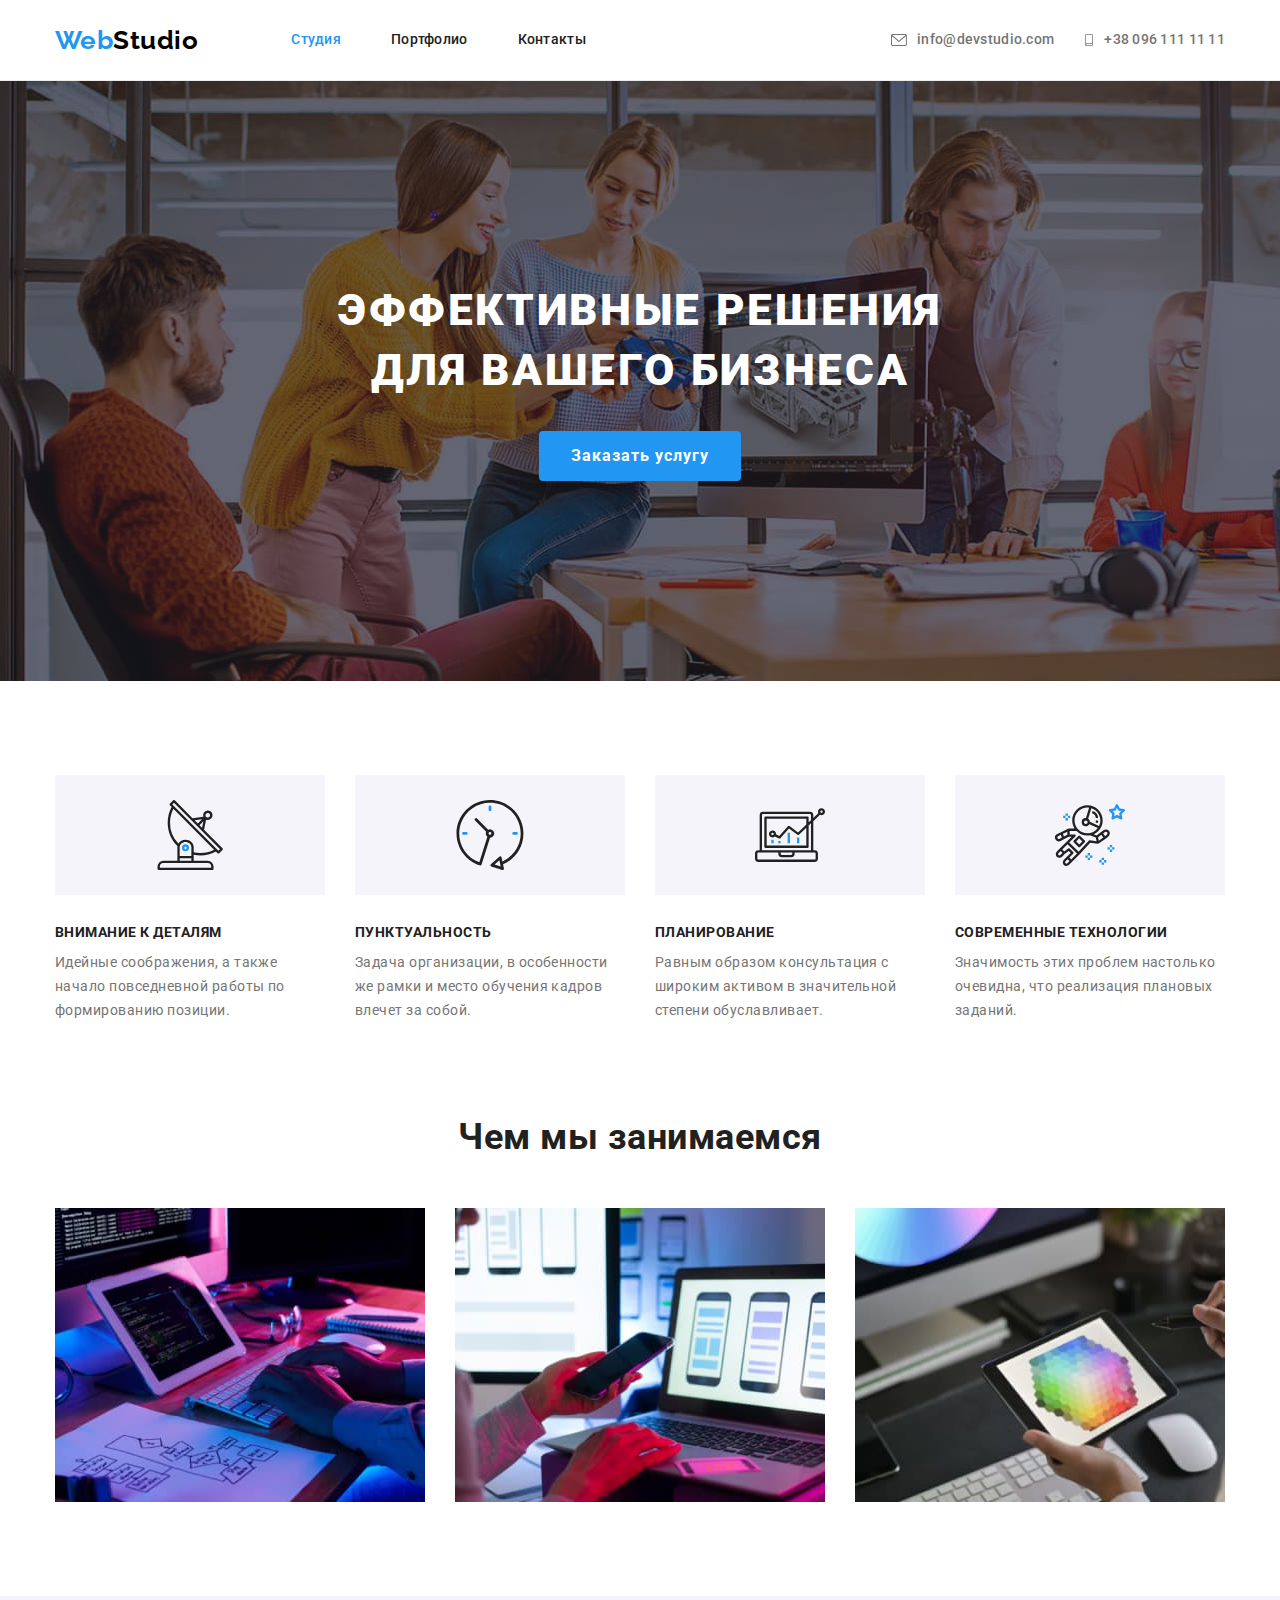
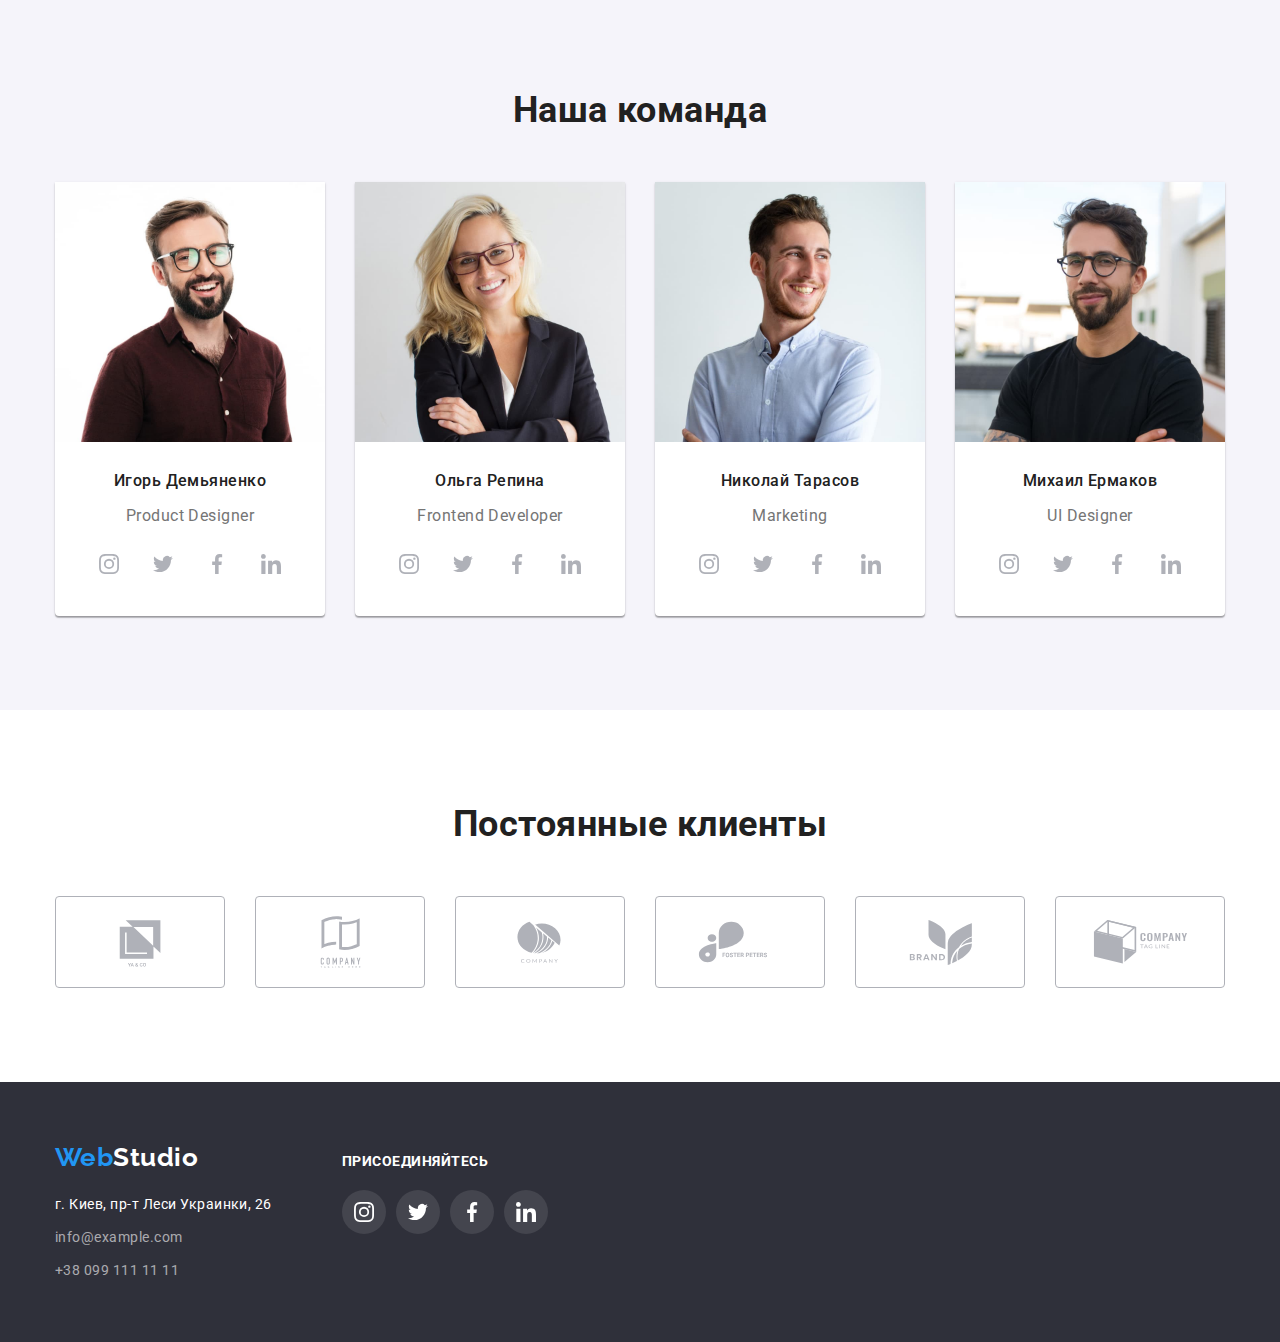
==== index.html @ c9bc90f0 "Add First HW5" ====
<!DOCTYPE html>
<html lang="ru">
  <head>
    <meta charset="UTF-8" />
    <meta http-equiv="X-UA-Compatible" content="IE=edge" />
    <meta name="viewport" content="width=device-width, initial-scale=1.0" />
    <title>Web Studio (Version 2.1)</title>
    <link rel="preconnect" href="https://fonts.googleapis.com" />
    <link rel="preconnect" href="https://fonts.gstatic.com" crossorigin />
    <link
      href="https://fonts.googleapis.com/css2?family=Raleway:wght@700&family=Roboto:wght@400;500;700;900&display=swap"
      rel="stylesheet"
    />
    <link
      rel="stylesheet"
      href="https://cdnjs.cloudflare.com/ajax/libs/modern-normalize/1.1.0/modern-normalize.min.css"
    />
    <link rel="stylesheet" href="./css/styles.css" />
  </head>
  <body>
    <header class="page-header">
      <div class="container main-nav">
        <nav class="main-nav">
          <a href="./index.html" class="logo"><span class="logo-blue">Web</span>Studio</a>
          <ul class="site-nav list">
            <li class="item"><a href="./index.html" class="site-nav-link current">Студия</a></li>
            <li class="item"><a href="./portfolio.html" class="site-nav-link">Портфолио</a></li>
            <li class="item"><a href="#" class="site-nav-link">Контакты</a></li>
          </ul>
        </nav>
        <ul class="nav-contacts list">
          <li class="item">
            <a href="mailto:info@devstudio.com" class="nav-contacts-link"
              ><svg class="header-icon" width="16px" height="12px">
                <use href="./images/icons.svg#mail"></use></svg
              >info@devstudio.com</a
            >
          </li>
          <li class="item">
            <a href="tel:+380961111111" class="nav-contacts-link"
              ><svg class="header-icon" width="10px" height="12px">
                <use href="./images/icons.svg#smartphone"></use></svg
              >+38 096 111 11 11</a
            >
          </li>
        </ul>
      </div>
    </header>
    <main>
      <section class="hero overlay">
        <div class="container">
          <h1 class="hero-title">Эффективные решения для вашего бизнеса</h1>
          <button type="button" class="button primary">Заказать услугу</button>
        </div>
      </section>
      <section class="section-details padding">
        <div class="container">
          <ul class="section-details-info list">
            <li class="item">
              <div class="features-text">
                <svg width="70px" height="70px">
                  <use href="./images/icons.svg#antenna"></use>
                </svg>
              </div>
              <h3 class="title-text">Внимание к деталям</h3>
              <p class="section-details-text">
                Идейные соображения, а также начало повседневной работы по формированию позиции.
              </p>
            </li>
            <li class="item">
              <div class="features-text">
                <svg width="70px" height="70px">
                  <use href="./images/icons.svg#clock"></use>
                </svg>
              </div>
              <h3 class="title-text">Пунктуальность</h3>
              <p class="section-details-text">
                Задача организации, в особенности же рамки и место обучения кадров влечет за собой.
              </p>
            </li>
            <li class="item">
              <div class="features-text">
                <svg width="70px" height="70px">
                  <use href="./images/icons.svg#diagram"></use>
                </svg>
              </div>
              <h3 class="title-text">Планирование</h3>
              <p class="section-details-text">
                Равным образом консультация с широким активом в значительной степени обуславливает.
              </p>
            </li>
            <li class="item">
              <div class="features-text">
                <svg width="70px" height="70px">
                  <use href="./images/icons.svg#astronaut"></use>
                </svg>
              </div>
              <h3 class="title-text">Современные технологии</h3>
              <p class="section-details-text">
                Значимость этих проблем настолько очевидна, что реализация плановых заданий.
              </p>
            </li>
          </ul>
        </div>
      </section>
      <section class="section-photo">
        <div class="container">
          <h2 class="section-photo-title">Чем мы занимаемся</h2>
          <ul class="section-photo-info list">
            <li class="item">
              <img
                src="./images/about-img-1.jpg"
                alt="Человек работает за компьютером"
                width="370"
                height="294"
                class="img"
              />
            </li>
            <li class="item">
              <img
                src="./images/about-img-2.jpg"
                alt="Человек работает используя ноутбук"
                width="370"
                height="294"
                class="img"
              />
            </li>
            <li class="item">
              <img
                src="./images/about-img-3.jpg"
                alt="Человек работает на планшете"
                width="370"
                height="294"
                class="img"
              />
            </li>
          </ul>
        </div>
      </section>
      <section class="section-team padding">
        <div class="container">
          <h2 class="section-team-title">Наша команда</h2>
          <ul class="section-team-info list">
            <li class="item">
              <img
                src="./images/igordemianenko.jpg"
                alt="Игорь Демьяненко"
                width="270"
                height="260"
                class="img"
              />
              <div class="team-all">
                <h3 class="work">Игорь Демьяненко</h3>
                <p class="work-profession">Product Designer</p>
                <ul class="team-links">
                  <li class="list">
                    <a href="#" class="team-icon"
                      ><svg class="use" width="20" height="20">
                        <use href="./images/icons.svg#instagram"></use></svg
                    ></a>
                  </li>
                  <li class="list">
                    <a href="#" class="team-icon"
                      ><svg class="use" width="20" height="20">
                        <use href="./images/icons.svg#twitter"></use></svg
                    ></a>
                  </li>
                  <li class="list">
                    <a href="#" class="team-icon"
                      ><svg class="use" width="20" height="20">
                        <use href="./images/icons.svg#facebook"></use></svg
                    ></a>
                  </li>
                  <li class="list">
                    <a href="#" class="team-icon">
                      <svg class="use" width="20" height="20">
                        <use href="./images/icons.svg#linkedin"></use></svg
                    ></a>
                  </li>
                </ul>
              </div>
            </li>
            <li class="item">
              <img
                src="./images/olgarepina.jpg"
                alt="Ольга Репина"
                width="270"
                height="260"
                class="img"
              />
              <div class="team-all">
                <h3 class="work">Ольга Репина</h3>
                <p class="work-profession">Frontend Developer</p>
                <ul class="team-links">
                  <li class="list">
                    <a href="#" class="team-icon"
                      ><svg class="use" width="20" height="20">
                        <use href="./images/icons.svg#instagram"></use></svg
                    ></a>
                  </li>
                  <li class="list">
                    <a href="#" class="team-icon"
                      ><svg class="use" width="20" height="20">
                        <use href="./images/icons.svg#twitter"></use></svg
                    ></a>
                  </li>
                  <li class="list">
                    <a href="#" class="team-icon"
                      ><svg class="use" width="20" height="20">
                        <use href="./images/icons.svg#facebook"></use></svg
                    ></a>
                  </li>
                  <li class="list">
                    <a href="#" class="team-icon">
                      <svg class="use" width="20" height="20">
                        <use href="./images/icons.svg#linkedin"></use></svg
                    ></a>
                  </li>
                </ul>
              </div>
            </li>
            <li class="item">
              <img
                src="./images/nikolaytarasov.jpg"
                alt="Николай Тарасов"
                width="270"
                height="260"
                class="img"
              />
              <div class="team-all">
                <h3 class="work">Николай Тарасов</h3>
                <p class="work-profession">Marketing</p>
                <ul class="team-links">
                  <li class="list">
                    <a href="#" class="team-icon"
                      ><svg class="use" width="20" height="20">
                        <use href="./images/icons.svg#instagram"></use></svg
                    ></a>
                  </li>
                  <li class="list">
                    <a href="#" class="team-icon"
                      ><svg class="use" width="20" height="20">
                        <use href="./images/icons.svg#twitter"></use></svg
                    ></a>
                  </li>
                  <li class="list">
                    <a href="#" class="team-icon"
                      ><svg class="use" width="20" height="20">
                        <use href="./images/icons.svg#facebook"></use></svg
                    ></a>
                  </li>
                  <li class="list">
                    <a href="#" class="team-icon">
                      <svg class="use" width="20" height="20">
                        <use href="./images/icons.svg#linkedin"></use></svg
                    ></a>
                  </li>
                </ul>
              </div>
            </li>
            <li class="item">
              <img
                src="./images/mihailermakov.jpg"
                alt="Михаил Ермаков"
                width="270"
                height="260"
                class="img"
              />
              <div class="team-all">
                <h3 class="work">Михаил Ермаков</h3>
                <p class="work-profession">UI Designer</p>
                <ul class="team-links">
                  <li class="list">
                    <a href="#" class="team-icon"
                      ><svg class="use" width="20" height="20">
                        <use href="./images/icons.svg#instagram"></use></svg
                    ></a>
                  </li>
                  <li class="list">
                    <a href="#" class="team-icon"
                      ><svg class="use" width="20" height="20">
                        <use href="./images/icons.svg#twitter"></use></svg
                    ></a>
                  </li>
                  <li class="list">
                    <a href="#" class="team-icon"
                      ><svg class="use" width="20" height="20">
                        <use href="./images/icons.svg#facebook"></use></svg
                    ></a>
                  </li>
                  <li class="list">
                    <a href="#" class="team-icon">
                      <svg class="use" width="20" height="20">
                        <use href="./images/icons.svg#linkedin"></use></svg
                    ></a>
                  </li>
                </ul>
              </div>
            </li>
          </ul>
        </div>
      </section>
      <section class="section-clients padding">
        <div class="container">
          <h2 class="section-clients-title">Постоянные клиенты</h2>
          <ul class="clients-links list">
            <li class="list">
              <a href="#" class="clients-icon">
                <svg width="106" height="60">
                  <use href="./images/icons.svg#yaco"></use></svg
              ></a>
            </li>
            <li class="list">
              <a href="#" class="clients-icon">
                <svg width="106" height="60">
                  <use href="./images/icons.svg#cotagline"></use></svg
              ></a>
            </li>
            <li class="list">
              <a href="#" class="clients-icon">
                <svg width="106" height="60">
                  <use href="./images/icons.svg#coellipse"></use></svg
              ></a>
            </li>
            <li class="list">
              <a href="#" class="clients-icon">
                <svg width="106" height="60">
                  <use href="./images/icons.svg#cofoster"></use></svg
              ></a>
            </li>
            <li class="list">
              <a href="#" class="clients-icon">
                <svg width="106" height="60">
                  <use href="./images/icons.svg#cobrand"></use>
                </svg>
              </a>
            </li>
            <li class="list">
              <a href="#" class="clients-icon">
                <svg width="106" height="60">
                  <use href="./images/icons.svg#cocub"></use>
                </svg>
              </a>
            </li>
          </ul>
        </div>
      </section>
    </main>
    <footer class="footer">
      <div class="footer-container">
        <div>
          <a href="./index.html" class="logo-bottom"><span class="logo-blue">Web</span>Studio</a>
          <address class="address">
            <ul class="list">
              <li class="item">
                <a
                  href="https://goo.gl/maps/PjhiyyhhmWiJJiV29"
                  target="_blank"
                  rel="noopener noreferrer"
                  class="list-address"
                  >г. Киев, пр-т Леси Украинки, 26</a
                >
              </li>
              <li class="item">
                <a href="mailto:info@example.com" class="list-contacts">info@example.com</a>
              </li>
              <li class="item">
                <a href="tel:+380991111111" class="list-contacts">+38 099 111 11 11</a>
              </li>
            </ul>
          </address>
        </div>
        <div class="join-container">
          <h3 class="title">Присоединяйтесь</h3>
          <ul class="join-links">
            <li class="list">
              <a href="#" class="join-icon"
                ><svg class="use" width="20" height="20">
                  <use href="./images/icons.svg#instagram"></use></svg
              ></a>
            </li>
            <li class="list">
              <a href="#" class="join-icon"
                ><svg class="use" width="20" height="20">
                  <use href="./images/icons.svg#twitter"></use></svg
              ></a>
            </li>
            <li class="list">
              <a href="#" class="join-icon"
                ><svg class="use" width="20" height="20">
                  <use href="./images/icons.svg#facebook"></use></svg
              ></a>
            </li>
            <li class="list">
              <a href="#" class="join-icon">
                <svg class="use" width="20" height="20">
                  <use href="./images/icons.svg#linkedin"></use></svg
              ></a>
            </li>
          </ul>
        </div>
      </div>
    </footer>
  </body>
</html>
---- css/styles.css ----
:root {
  --primary-text-color: #757575;
  --background-color-main: #ffffff;
  --background-color-secondary: #2f303a;
  --accent-color: #2196f3;
  --secondary-text-color: #212121;
  --logo-main-color: #000000;
  --logo-second-color: #ffffff;
  --icon-main-color: #afb1b8;
}

body {
  background-color: var(--background-color-main);
  color: var(--primary-text-color);
  font-family: Roboto, sans-serif;
  letter-spacing: 0.03em;
}

/* Дополнительные функции */

.list {
  margin: 0px;
  padding: 0px;
  list-style: none;
}

.padding {
  padding-top: 94px;
  padding-bottom: 94px;
}

.margin-bottom {
  margin-top: 94px;
  margin-bottom: 94px;
}

/* Header Section */

.page-header {
  border-bottom: 1px solid #ececec;
}

.container {
  margin: 0 auto;
  padding: 0px 15px;
  width: 1200px;
}

/* Logo */

.logo {
  color: var(--logo-main-color);
  text-decoration: none;
  font-family: Raleway, Tahoma, sans-serif;
  font-weight: 700;
  font-size: 26px;
  line-height: 1.19;
}

.logo-blue {
  color: var(--accent-color);
  text-decoration: none;
  font-family: Raleway, Tahoma, sans-serif;
  font-weight: 700;
  font-size: 26px;
  line-height: 1.19;
}

.logo-bottom {
  display: inline-block;
  margin-bottom: 20px;

  color: var(--logo-second-color);
  text-decoration: none;
  font-family: Raleway, Tahoma, sans-serif;
  font-weight: 700;
  font-size: 26px;
  line-height: 1.19;
}

/* Site-nav */

.site-nav {
  display: flex;
  margin-left: 93px;

  font-weight: 500;
  font-size: 14px;
  line-height: 1.14;
  letter-spacing: 0.02em;
  color: var(--secondary-text-color);
}

.site-nav .item + .item {
  margin-left: 50px;
}

.site-nav-link {
  display: block;
  padding-top: 32px;
  padding-bottom: 32px;

  color: var(--secondary-text-color);
  text-decoration: none;
}

.site-nav-link.current {
  color: var(--accent-color);
}

/* Main-nav */

.main-nav {
  display: flex;
  align-items: center;
}

/* Nav-contacts */

.nav-contacts {
  display: flex;
  margin-left: auto;
}

.nav-contacts .item + .item {
  margin-left: 30px;
}

.site-nav-link:hover,
.site-nav-link:focus,
.nav-contacts-link:hover,
.nav-contacts-link:focus,
.list-address:hover,
.list-address:focus,
.list-contacts:hover,
.list-contacts:focus {
  color: var(--accent-color);
}

.nav-contacts-link {
  display: flex;
  align-items: center;

  font-weight: 500;
  font-size: 14px;
  line-height: 1.14;
  letter-spacing: 0.02em;
  color: inherit;
  text-decoration: none;
}

/* Main Section */

.hero {
  padding-top: 200px;
  padding-bottom: 200px;
  text-align: center;
  background-color: #c4c4c4;
}

.overlay {
  max-width: 1600px;
  height: 600px;
  margin-left: auto;
  margin-right: auto;
  background-image: linear-gradient(to bottom, rgba(47, 48, 58, 0.4), rgba(47, 48, 58, 0.4)),
    url(../images/companyteam.jpg);
}

.hero-title {
  max-width: 696px;
  margin-top: 0px;
  margin-right: auto;
  margin-bottom: 30px;
  margin-left: auto;
  text-align: center;

  font-weight: 900;
  font-size: 44px;
  line-height: 1.36;
  letter-spacing: 0.06em;
  text-transform: uppercase;
  color: var(--background-color-main);
}

.button.primary {
  padding: 10px 32px;
  border-radius: 4px;
  min-width: 200px;
  text-align: center;
  border: none;

  font-weight: 700;
  font-size: 16px;
  line-height: 1.88;
  letter-spacing: 0.06em;
  background-color: var(--accent-color);
  color: var(--background-color-main);
  cursor: pointer;
}

.button.primary:hover,
.button.primary:focus {
  background-color: #188ce8;
  color: var(--background-color-main);
}

/* Section-details */

.section-details-info {
  display: flex;
}

.section-details-info .item + .item {
  margin-left: 30px;
}

.section-details .title {
  color: var(--secondary-text-color);
}

.title {
  margin-top: 0px;
  margin-bottom: 10px;
  font-weight: 700;
  font-size: 14px;
  line-height: 1.14;
  text-transform: uppercase;
}

.section-details-text {
  width: 270px;
  margin-top: 0px;
  margin-bottom: 0px;
  font-size: 14px;
  line-height: 1.71;
}

/* Section-photo */

.section-photo {
  padding-bottom: 94px;
}

.section-photo-info {
  display: flex;
}

.img {
  display: block;
}

.section-photo-info .item + .item {
  margin-left: 30px;
}

.section-photo-title,
.section-team-title,
.section-clients-title {
  margin: 0 auto 50px;

  font-weight: 700;
  font-size: 36px;
  line-height: 1.16;
  text-align: center;
  color: var(--secondary-text-color);
}

/* Section-team */

.section-team {
  background-color: #f5f4fa;
}

.section-team-info {
  display: flex;
}

.section-team-info .item {
  background-color: var(--background-color-main);
  border-radius: 0px 0px 4px 4px;
  box-shadow: 0px 1px 3px rgb(0 0 0 / 12%), 0px 1px 1px rgb(0 0 0 / 14%),
    0px 2px 1px rgb(0 0 0 / 20%);
}

.section-team-info .item + .item {
  margin-left: 30px;
}

.team-all {
  padding-top: 30px;
  padding-bottom: 30px;
  padding-left: 32px;
  padding-right: 32px;
}

.section-team .work {
  text-align: center;
  margin-top: 0px;

  font-weight: 500;
  font-size: 16px;
  line-height: 1.18;
  color: var(--secondary-text-color);
}

.work-profession {
  margin-top: 0px;
  margin-bottom: 0px;
  text-align: center;

  font-size: 16px;
  line-height: 1.18;
}

/* Section Clients */

/* Footer */

.footer {
  background-color: var(--background-color-secondary);
  padding-top: 60px;
  padding-bottom: 60px;
}

.list-contacts {
  font-style: normal;
  font-size: 14px;
  line-height: 1.71;
  color: rgba(255, 255, 255, 0.6);
  text-decoration: none;
}

.list-address {
  font-style: normal;
  font-size: 14px;
  line-height: 1.71;
  color: var(--background-color-main);
  text-decoration: none;
}

.address .item + .item {
  margin-top: 9px;
}

.footer .title {
  margin-top: 0px;
  margin-bottom: 20px;
  font-weight: 700;
  font-size: 14px;
  line-height: 1.14;
  text-transform: uppercase;
  color: var(--logo-second-color);
}

.footer-container {
  display: flex;
  align-items: baseline;
  margin: 0 auto;
  padding: 0px 15px;
  width: 1200px;
}

.join-container {
  margin-left: 70px;
}

/* Portfolio */

.photo {
  display: block;
}

.filters {
  display: flex;
  padding: 0 0 0 0;
  margin: 0 auto 50px;
  justify-content: center;

  color: var(--secondary-text-color);
  list-style: none;
}

.filters .item + .item {
  margin-left: 8px;
}

.filter.secondary {
  border: none;
  border-radius: 4px;
  padding: 6px 22px;

  text-align: center;
  font-weight: 500;
  font-size: 16px;
  line-height: 1.62;
  background-color: #f5f4fa;
  color: var(--secondary-text-color);
  cursor: pointer;
}

.filter.secondary:hover,
.filter.secondary:focus {
  background-color: var(--accent-color);
  color: var(--background-color-main);
  box-shadow: 0px 3px 1px rgba(0, 0, 0, 0.1), 0px 1px 2px rgba(0, 0, 0, 0.08),
    0px 2px 2px rgba(0, 0, 0, 0.12);
}

/* Products (Filters) */

.filter-products {
  display: flex;
  flex-wrap: wrap;
}

.filter-products .item {
  width: 370px;
  margin-right: 30px;
  margin-bottom: 30px;
}

.filter-products .item:nth-child(3n) {
  margin-right: 0px;
}

.filter-products .item:nth-last-child(-n + 3) {
  margin-bottom: 0px;
}

/* Products and Photo */

.products {
  margin-top: 0px;
  margin-bottom: 4px;

  font-weight: 700;
  font-size: 18px;
  line-height: 2;
  letter-spacing: 0.06em;
  color: var(--secondary-text-color);
}

.products-info {
  margin-top: 0px;
  padding-left: 24px;
  padding-top: 20px;
  padding-right: 24px;
  padding-bottom: 20px;
  border-bottom: 1px solid #eeeeee;
  border-left: 1px solid #eeeeee;
  border-right: 1px solid #eeeeee;
}

.products-text {
  margin-top: 0px;
  margin-bottom: 0px;

  font-size: 16px;
  line-height: 1.87;
  color: var(--primary-text-color);
}

.products-link {
  display: inline-block;
  text-decoration: none;
}

.products-link:hover,
.products-link:focus {
  box-shadow: 0px 1px 1px rgba(0, 0, 0, 0.12), 0px 4px 4px rgba(0, 0, 0, 0.06),
    1px 4px 6px rgba(0, 0, 0, 0.16);
}

/* Vector */

.header-icon {
  margin-right: 10px;
  fill: currentColor;
}

.features-text {
  display: flex;
  justify-content: center;
  align-items: center;

  width: 270px;
  height: 120px;
  background-color: #f5f4fa;
}

.title-text {
  margin-top: 30px;
  margin-bottom: 10px;

  font-weight: 700;
  font-size: 14px;
  line-height: 1.14;
  text-transform: uppercase;
  color: var(--secondary-text-color);
}

.team-links {
  display: flex;
  list-style: none;
  margin-top: 16px;
  padding: 0px;
}

.team-links .list + .list {
  margin-left: 10px;
}

.team-icon {
  display: flex;
  width: 44px;
  height: 44px;
  border-radius: 50%;
  background-color: var(--background-color-main);
  fill: var(--icon-main-color);
  align-items: center;
  justify-content: center;
}

.team-icon:hover,
.team-icon:focus {
  background-color: var(--accent-color);
  fill: var(--background-color-main);
}

/* Vector Clients-icon */

.clients-links {
  display: flex;
}

.clients-icon {
  display: flex;
  width: 170px;
  height: 92px;
  fill: var(--icon-main-color);
  align-items: center;
  justify-content: center;
}

.clients-links .list {
  width: 170px;
  height: 92px;
  border: 1px solid var(--icon-main-color);
  border-radius: 4px;
}

.clients-links .list + .list {
  margin-left: 30px;
}

.clients-icon:hover,
.clients-icon:focus {
  fill: var(--accent-color);
}

.clients-links .list:hover,
.clients-links .list:focus {
  border-color: var(--accent-color);
}

.join-icon {
  display: flex;
  width: 44px;
  height: 44px;
  border-radius: 50%;
  background-color: rgba(255, 255, 255, 0.1);
  fill: var(--background-color-main);
  align-items: center;
  justify-content: center;
}

.join-icon:hover,
.join-icon:focus {
  background-color: var(--accent-color);
  fill: var(--background-color-main);
}

.join-links {
  display: flex;
  list-style: none;
  margin: 0px;
  padding: 0px;
}

.join-links .list + .list {
  margin-left: 10px;
}
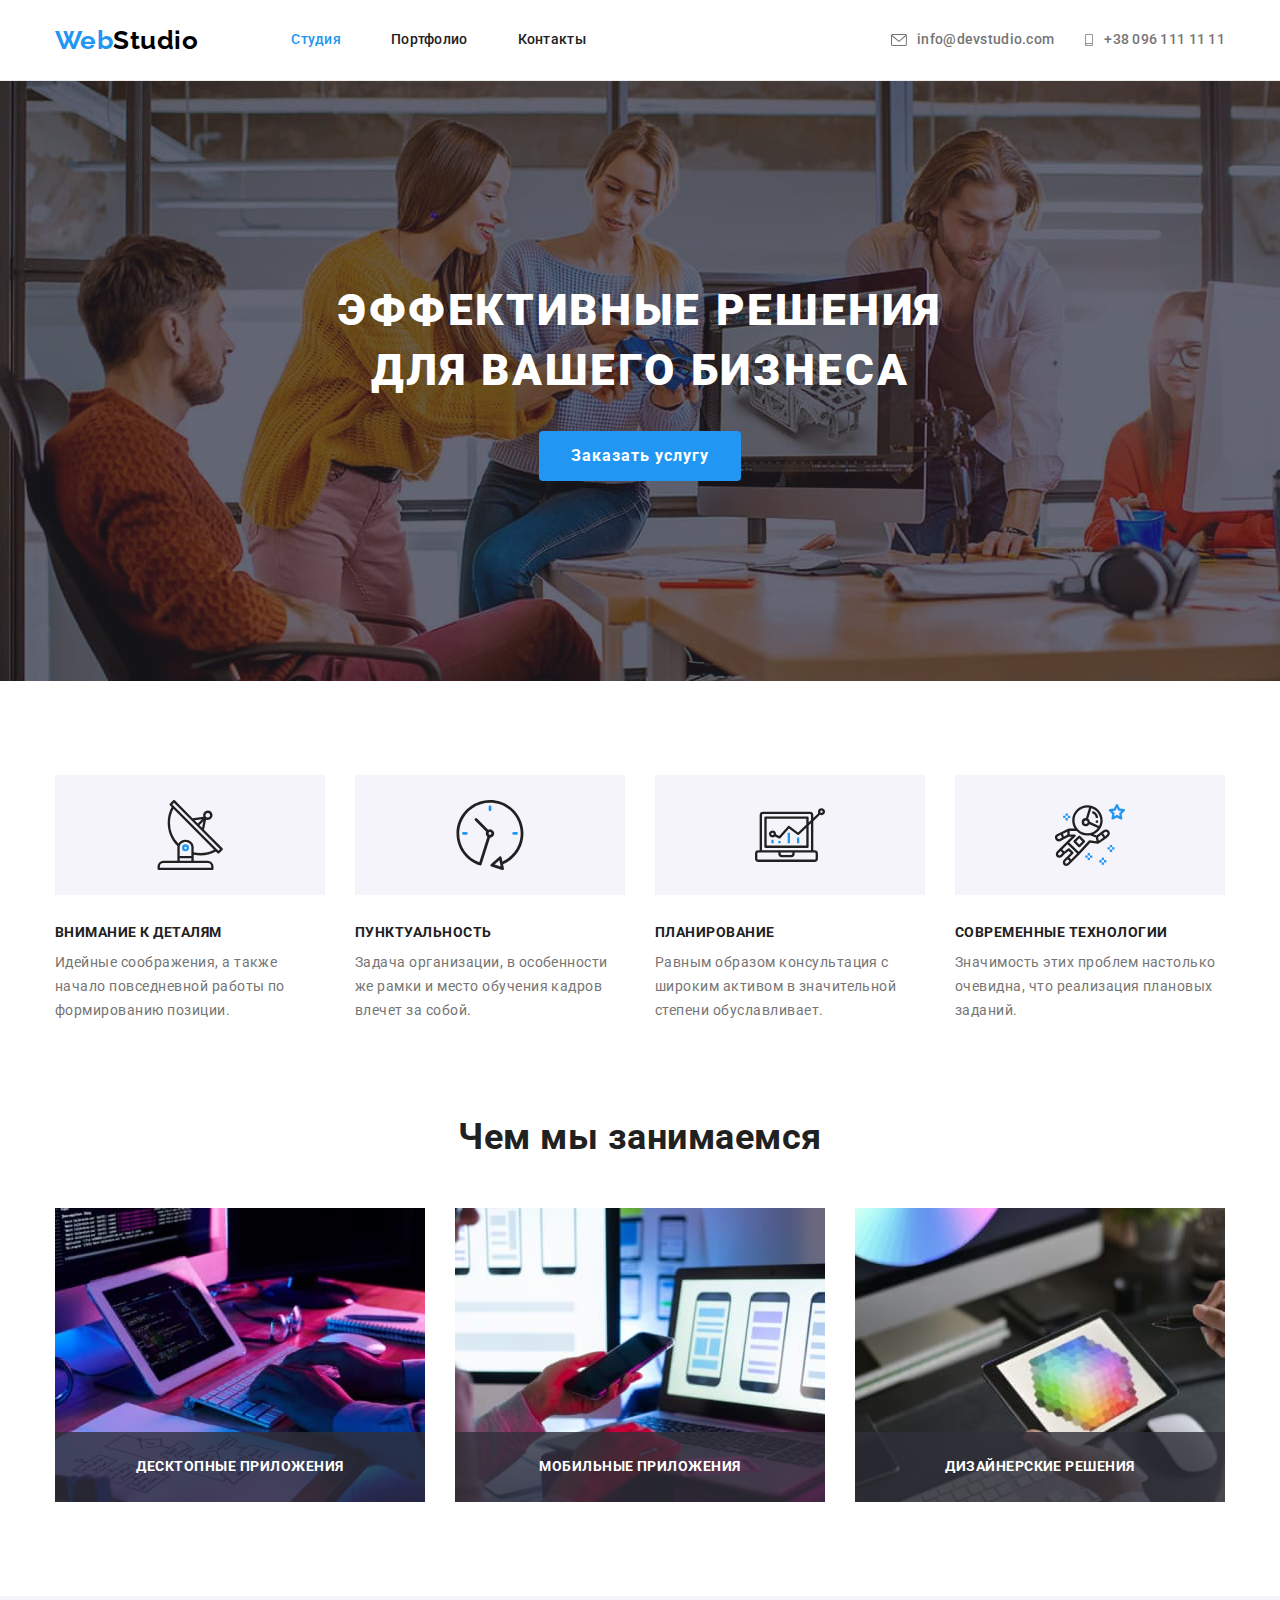
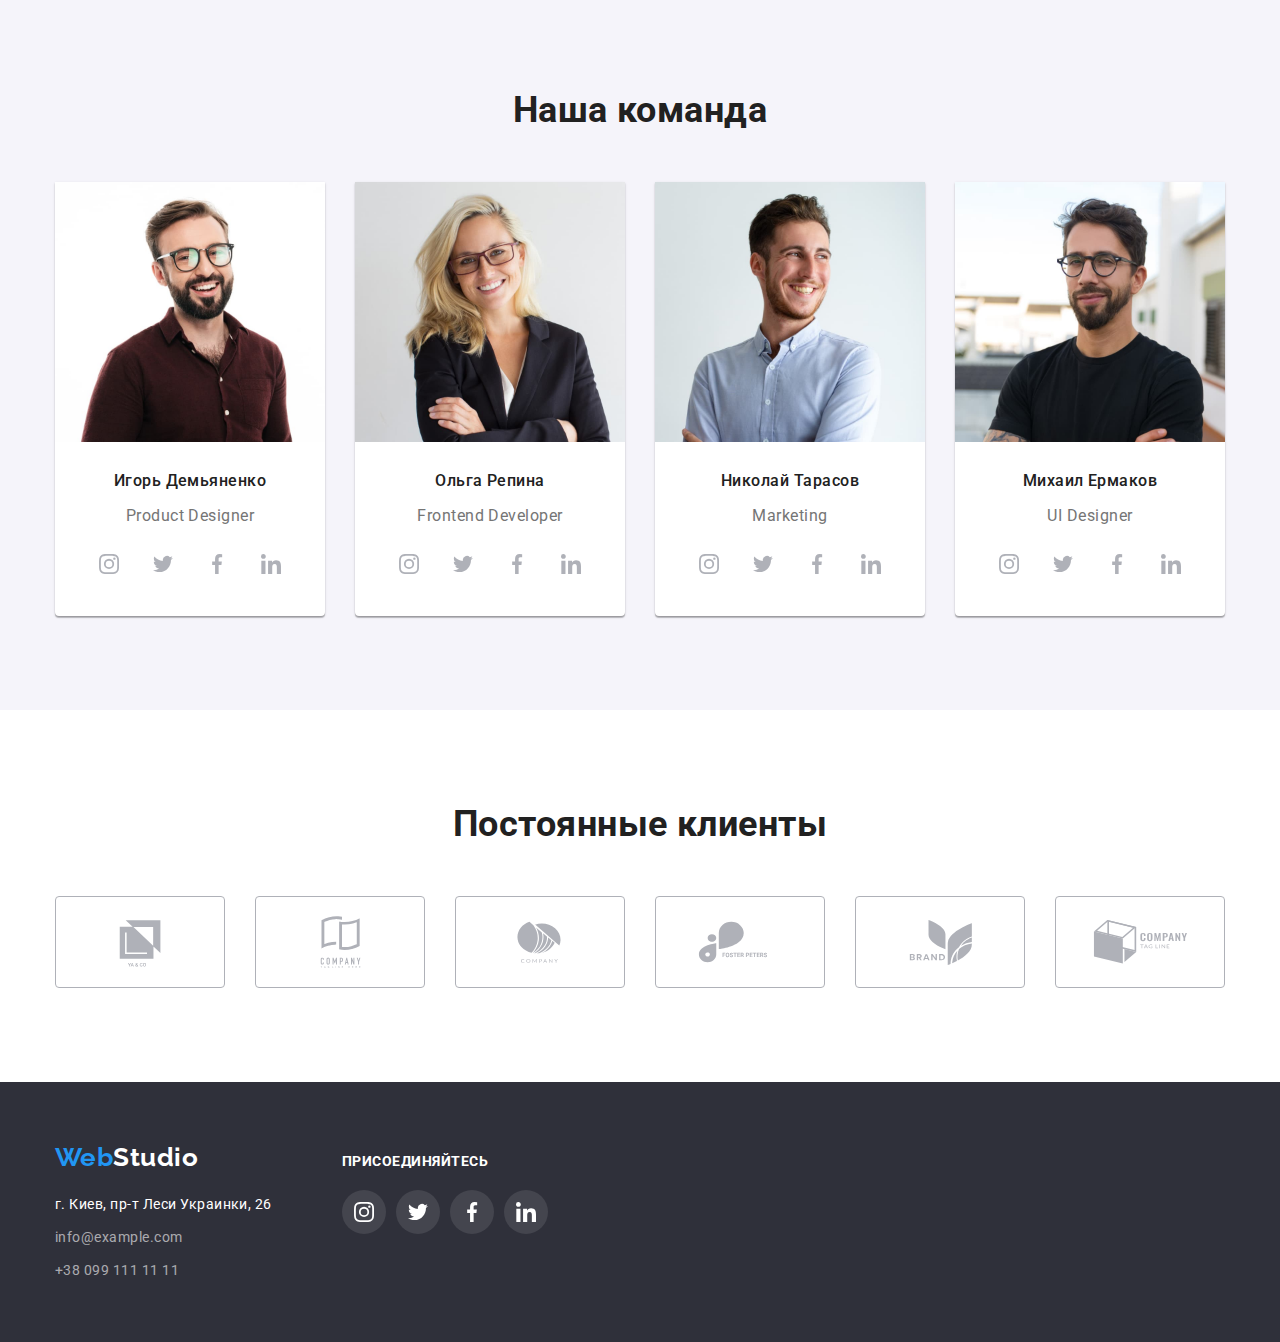
==== commit feb30239: "Add First changes HW5" ====
--- a/index.html
+++ b/index.html
@@ -50,7 +50,7 @@
       <section class="hero overlay">
         <div class="container">
           <h1 class="hero-title">Эффективные решения для вашего бизнеса</h1>
-          <button type="button" class="button primary">Заказать услугу</button>
+          <button type="button" class="button primary" data-modal-open>Заказать услугу</button>
         </div>
       </section>
       <section class="section-details padding">
@@ -108,31 +108,40 @@
           <h2 class="section-photo-title">Чем мы занимаемся</h2>
           <ul class="section-photo-info list">
             <li class="item">
-              <img
-                src="./images/about-img-1.jpg"
-                alt="Человек работает за компьютером"
-                width="370"
-                height="294"
-                class="img"
-              />
-            </li>
-            <li class="item">
-              <img
-                src="./images/about-img-2.jpg"
-                alt="Человек работает используя ноутбук"
-                width="370"
-                height="294"
-                class="img"
-              />
-            </li>
-            <li class="item">
-              <img
-                src="./images/about-img-3.jpg"
-                alt="Человек работает на планшете"
-                width="370"
-                height="294"
-                class="img"
-              />
+              <div class="photo-thumb">
+                <img
+                  src="./images/about-img-1.jpg"
+                  alt="Человек работает за компьютером"
+                  width="370"
+                  height="294"
+                  class="img"
+                />
+                <h3 class="title">Десктопные Приложения</h3>
+              </div>
+            </li>
+            <li class="item">
+              <div class="photo-thumb">
+                <img
+                  src="./images/about-img-2.jpg"
+                  alt="Человек работает используя ноутбук"
+                  width="370"
+                  height="294"
+                  class="img"
+                />
+                <h3 class="title">Мобильные приложения</h3>
+              </div>
+            </li>
+            <li class="item">
+              <div class="photo-thumb">
+                <img
+                  src="./images/about-img-3.jpg"
+                  alt="Человек работает на планшете"
+                  width="370"
+                  height="294"
+                  class="img"
+                />
+                <h3 class="title">Дизайнерские решения</h3>
+              </div>
             </li>
           </ul>
         </div>
@@ -375,25 +384,25 @@
           <ul class="join-links">
             <li class="list">
               <a href="#" class="join-icon"
-                ><svg class="use" width="20" height="20">
+                ><svg width="20" height="20">
                   <use href="./images/icons.svg#instagram"></use></svg
               ></a>
             </li>
             <li class="list">
               <a href="#" class="join-icon"
-                ><svg class="use" width="20" height="20">
+                ><svg width="20" height="20">
                   <use href="./images/icons.svg#twitter"></use></svg
               ></a>
             </li>
             <li class="list">
               <a href="#" class="join-icon"
-                ><svg class="use" width="20" height="20">
+                ><svg width="20" height="20">
                   <use href="./images/icons.svg#facebook"></use></svg
               ></a>
             </li>
             <li class="list">
               <a href="#" class="join-icon">
-                <svg class="use" width="20" height="20">
+                <svg width="20" height="20">
                   <use href="./images/icons.svg#linkedin"></use></svg
               ></a>
             </li>
@@ -401,5 +410,15 @@
         </div>
       </div>
     </footer>
+    <div class="backdrop is-hidden" data-modal>
+      <div class="modal">
+        <button type="button" data-modal-close class="icon-modal">
+          <svg width="18" height="18">
+            <use href="./images/close.svg#close"></use>
+          </svg>
+        </button>
+      </div>
+    </div>
+    <script src="./js/modal.js"></script>
   </body>
 </html>
--- a/css/styles.css
+++ b/css/styles.css
@@ -266,6 +266,28 @@
   color: var(--secondary-text-color);
 }
 
+.photo-thumb {
+  position: relative;
+}
+
+.section-photo .title {
+  position: absolute;
+  bottom: 0;
+  width: 100%;
+  height: 70px;
+  background-color: rgba(47, 48, 58, 0.8);
+  text-align: center;
+  padding-top: 27px;
+
+  margin-top: 0px;
+  margin-bottom: 0px;
+  font-weight: 700;
+  font-size: 14px;
+  line-height: 1.14;
+  text-transform: uppercase;
+  color: var(--logo-second-color);
+}
+
 /* Section-team */
 
 .section-team {
@@ -443,10 +465,7 @@
 
 .products-info {
   margin-top: 0px;
-  padding-left: 24px;
-  padding-top: 20px;
-  padding-right: 24px;
-  padding-bottom: 20px;
+  padding: 20px 24px;
   border-bottom: 1px solid #eeeeee;
   border-left: 1px solid #eeeeee;
   border-right: 1px solid #eeeeee;
@@ -470,6 +489,43 @@
 .products-link:focus {
   box-shadow: 0px 1px 1px rgba(0, 0, 0, 0.12), 0px 4px 4px rgba(0, 0, 0, 0.06),
     1px 4px 6px rgba(0, 0, 0, 0.16);
+}
+
+.products-link:hover ::before,
+.products-link:focus ::before,
+.products-link:hover .thumb-text,
+.products-link:focus .thumb-text {
+  opacity: 1;
+}
+
+.products-thumb {
+  position: relative;
+}
+
+.products-thumb::before {
+  display: inline-block;
+  content: '';
+  position: absolute;
+  opacity: 0;
+
+  width: 100%;
+  height: 100%;
+  background-color: rgba(33, 150, 243, 0.9);
+}
+
+.thumb-text {
+  position: absolute;
+  margin: 0;
+  top: 0;
+  left: 0;
+  opacity: 0;
+
+  color: #ffffff;
+  font-weight: 400;
+  font-size: 18px;
+  line-height: 1.56;
+  letter-spacing: 0.03em;
+  padding: 63px 24px;
 }
 
 /* Vector */
@@ -591,3 +647,58 @@
 .join-links .list + .list {
   margin-left: 10px;
 }
+
+/* Backdrop */
+
+.backdrop {
+  position: fixed;
+  top: 0;
+  left: 0;
+
+  width: 100%;
+  height: 100%;
+  background-color: rgba(0, 0, 0, 0.2);
+}
+
+.backdrop.is-hidden {
+  opacity: 0;
+  pointer-events: none;
+}
+
+.icon-modal {
+  position: absolute;
+  top: 8px;
+  right: 8px;
+
+  display: inline-flex;
+  justify-content: center;
+  align-items: center;
+  cursor: pointer;
+
+  width: 30px;
+  height: 30px;
+  padding: 0;
+  fill: var(--logo-main-color);
+  background-color: var(--background-color-main);
+  border: 1px solid rgba(0, 0, 0, 0.1);
+  border-radius: 50%;
+}
+
+.icon-modal:hover,
+.icon-modal:focus {
+  fill: var(--accent-color);
+}
+
+.modal {
+  position: absolute;
+  top: 50%;
+  left: 50%;
+  transform: translate(-50%, -50%);
+
+  min-width: 528px;
+  min-height: 581px;
+  background-color: var(--background-color-main);
+  box-shadow: 0px 1px 3px rgba(0, 0, 0, 0.12), 0px 1px 1px rgba(0, 0, 0, 0.14),
+    0px 2px 1px rgba(0, 0, 0, 0.2);
+  border-radius: 4px;
+}
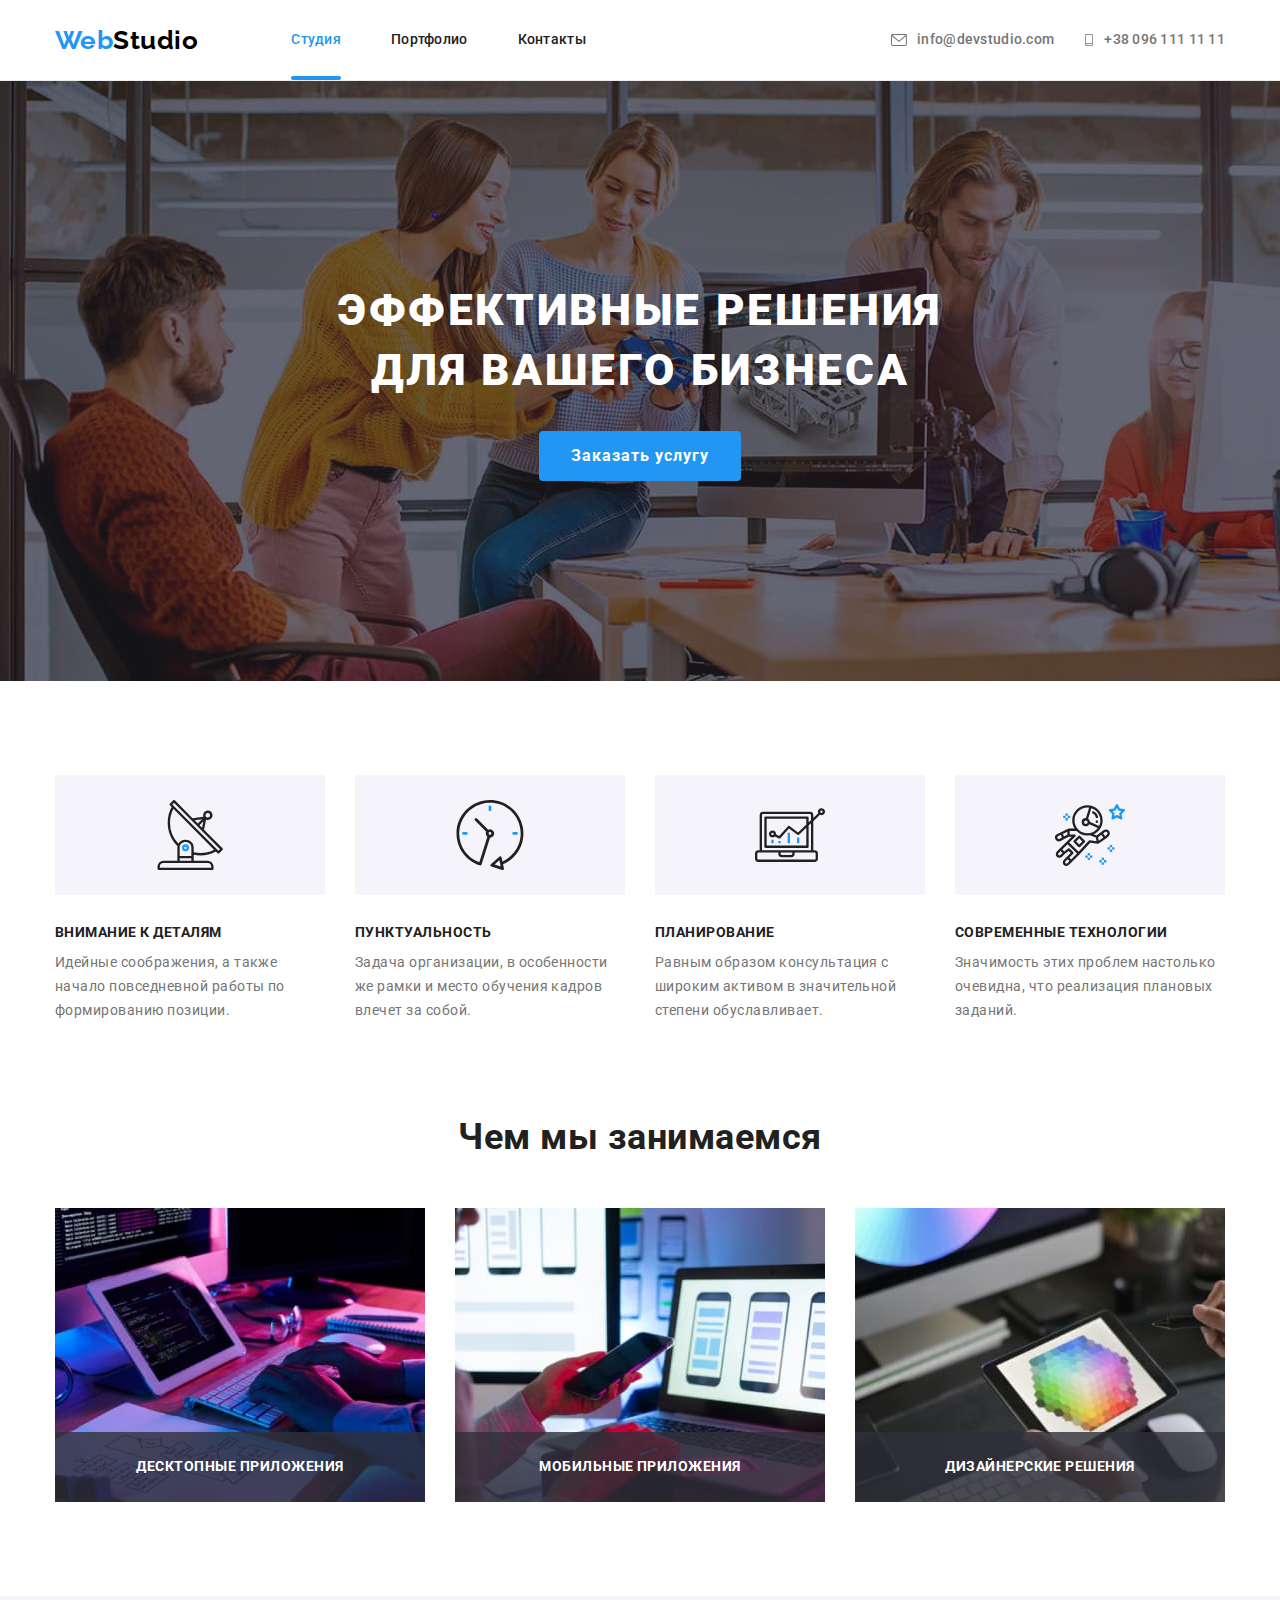
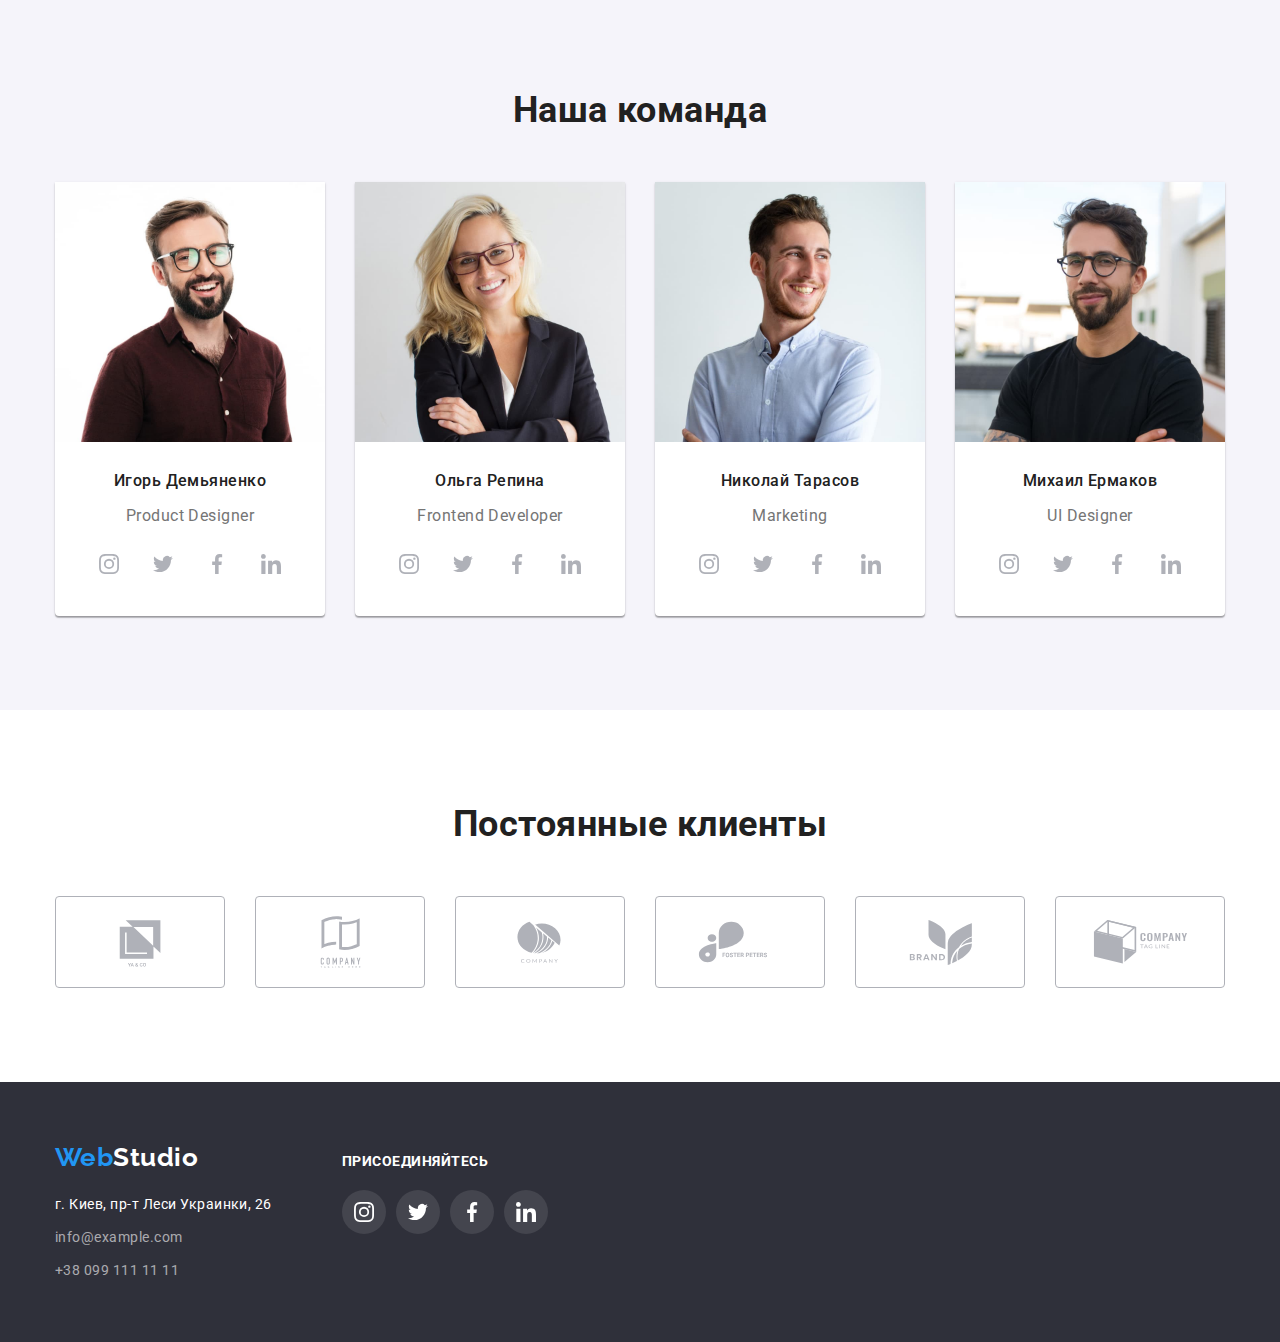
==== commit 496aa0c6: "Add Last changes HW5" ====
--- a/index.html
+++ b/index.html
@@ -23,21 +23,25 @@
         <nav class="main-nav">
           <a href="./index.html" class="logo"><span class="logo-blue">Web</span>Studio</a>
           <ul class="site-nav list">
-            <li class="item"><a href="./index.html" class="site-nav-link current">Студия</a></li>
-            <li class="item"><a href="./portfolio.html" class="site-nav-link">Портфолио</a></li>
-            <li class="item"><a href="#" class="site-nav-link">Контакты</a></li>
+            <li class="item">
+              <a href="./index.html" class="site-nav-link current">Студия</a>
+            </li>
+            <li class="item">
+              <a href="./portfolio.html" class="site-nav-link animation">Портфолио</a>
+            </li>
+            <li class="item"><a href="#" class="site-nav-link animation">Контакты</a></li>
           </ul>
         </nav>
         <ul class="nav-contacts list">
           <li class="item">
-            <a href="mailto:info@devstudio.com" class="nav-contacts-link"
+            <a href="mailto:info@devstudio.com" class="nav-contacts-link animation"
               ><svg class="header-icon" width="16px" height="12px">
                 <use href="./images/icons.svg#mail"></use></svg
               >info@devstudio.com</a
             >
           </li>
           <li class="item">
-            <a href="tel:+380961111111" class="nav-contacts-link"
+            <a href="tel:+380961111111" class="nav-contacts-link animation"
               ><svg class="header-icon" width="10px" height="12px">
                 <use href="./images/icons.svg#smartphone"></use></svg
               >+38 096 111 11 11</a
@@ -50,7 +54,9 @@
       <section class="hero overlay">
         <div class="container">
           <h1 class="hero-title">Эффективные решения для вашего бизнеса</h1>
-          <button type="button" class="button primary" data-modal-open>Заказать услугу</button>
+          <button type="button" class="button primary animation" data-modal-open>
+            Заказать услугу
+          </button>
         </div>
       </section>
       <section class="section-details padding">
@@ -163,25 +169,25 @@
                 <p class="work-profession">Product Designer</p>
                 <ul class="team-links">
                   <li class="list">
-                    <a href="#" class="team-icon"
+                    <a href="#" class="team-icon animation"
                       ><svg class="use" width="20" height="20">
                         <use href="./images/icons.svg#instagram"></use></svg
                     ></a>
                   </li>
                   <li class="list">
-                    <a href="#" class="team-icon"
+                    <a href="#" class="team-icon animation"
                       ><svg class="use" width="20" height="20">
                         <use href="./images/icons.svg#twitter"></use></svg
                     ></a>
                   </li>
                   <li class="list">
-                    <a href="#" class="team-icon"
+                    <a href="#" class="team-icon animation"
                       ><svg class="use" width="20" height="20">
                         <use href="./images/icons.svg#facebook"></use></svg
                     ></a>
                   </li>
                   <li class="list">
-                    <a href="#" class="team-icon">
+                    <a href="#" class="team-icon animation">
                       <svg class="use" width="20" height="20">
                         <use href="./images/icons.svg#linkedin"></use></svg
                     ></a>
@@ -202,25 +208,25 @@
                 <p class="work-profession">Frontend Developer</p>
                 <ul class="team-links">
                   <li class="list">
-                    <a href="#" class="team-icon"
+                    <a href="#" class="team-icon animation"
                       ><svg class="use" width="20" height="20">
                         <use href="./images/icons.svg#instagram"></use></svg
                     ></a>
                   </li>
                   <li class="list">
-                    <a href="#" class="team-icon"
+                    <a href="#" class="team-icon animation"
                       ><svg class="use" width="20" height="20">
                         <use href="./images/icons.svg#twitter"></use></svg
                     ></a>
                   </li>
                   <li class="list">
-                    <a href="#" class="team-icon"
+                    <a href="#" class="team-icon animation"
                       ><svg class="use" width="20" height="20">
                         <use href="./images/icons.svg#facebook"></use></svg
                     ></a>
                   </li>
                   <li class="list">
-                    <a href="#" class="team-icon">
+                    <a href="#" class="team-icon animation">
                       <svg class="use" width="20" height="20">
                         <use href="./images/icons.svg#linkedin"></use></svg
                     ></a>
@@ -241,25 +247,25 @@
                 <p class="work-profession">Marketing</p>
                 <ul class="team-links">
                   <li class="list">
-                    <a href="#" class="team-icon"
+                    <a href="#" class="team-icon animation"
                       ><svg class="use" width="20" height="20">
                         <use href="./images/icons.svg#instagram"></use></svg
                     ></a>
                   </li>
                   <li class="list">
-                    <a href="#" class="team-icon"
+                    <a href="#" class="team-icon animation"
                       ><svg class="use" width="20" height="20">
                         <use href="./images/icons.svg#twitter"></use></svg
                     ></a>
                   </li>
                   <li class="list">
-                    <a href="#" class="team-icon"
+                    <a href="#" class="team-icon animation"
                       ><svg class="use" width="20" height="20">
                         <use href="./images/icons.svg#facebook"></use></svg
                     ></a>
                   </li>
                   <li class="list">
-                    <a href="#" class="team-icon">
+                    <a href="#" class="team-icon animation">
                       <svg class="use" width="20" height="20">
                         <use href="./images/icons.svg#linkedin"></use></svg
                     ></a>
@@ -280,25 +286,25 @@
                 <p class="work-profession">UI Designer</p>
                 <ul class="team-links">
                   <li class="list">
-                    <a href="#" class="team-icon"
+                    <a href="#" class="team-icon animation"
                       ><svg class="use" width="20" height="20">
                         <use href="./images/icons.svg#instagram"></use></svg
                     ></a>
                   </li>
                   <li class="list">
-                    <a href="#" class="team-icon"
+                    <a href="#" class="team-icon animation"
                       ><svg class="use" width="20" height="20">
                         <use href="./images/icons.svg#twitter"></use></svg
                     ></a>
                   </li>
                   <li class="list">
-                    <a href="#" class="team-icon"
+                    <a href="#" class="team-icon animation"
                       ><svg class="use" width="20" height="20">
                         <use href="./images/icons.svg#facebook"></use></svg
                     ></a>
                   </li>
                   <li class="list">
-                    <a href="#" class="team-icon">
+                    <a href="#" class="team-icon animation">
                       <svg class="use" width="20" height="20">
                         <use href="./images/icons.svg#linkedin"></use></svg
                     ></a>
@@ -313,39 +319,39 @@
         <div class="container">
           <h2 class="section-clients-title">Постоянные клиенты</h2>
           <ul class="clients-links list">
-            <li class="list">
-              <a href="#" class="clients-icon">
+            <li class="list animation">
+              <a href="#" class="clients-icon animation">
                 <svg width="106" height="60">
                   <use href="./images/icons.svg#yaco"></use></svg
               ></a>
             </li>
-            <li class="list">
-              <a href="#" class="clients-icon">
+            <li class="list animation">
+              <a href="#" class="clients-icon animation">
                 <svg width="106" height="60">
                   <use href="./images/icons.svg#cotagline"></use></svg
               ></a>
             </li>
-            <li class="list">
-              <a href="#" class="clients-icon">
+            <li class="list animation">
+              <a href="#" class="clients-icon animation">
                 <svg width="106" height="60">
                   <use href="./images/icons.svg#coellipse"></use></svg
               ></a>
             </li>
-            <li class="list">
-              <a href="#" class="clients-icon">
+            <li class="list animation">
+              <a href="#" class="clients-icon animation">
                 <svg width="106" height="60">
                   <use href="./images/icons.svg#cofoster"></use></svg
               ></a>
             </li>
-            <li class="list">
-              <a href="#" class="clients-icon">
+            <li class="list animation">
+              <a href="#" class="clients-icon animation">
                 <svg width="106" height="60">
                   <use href="./images/icons.svg#cobrand"></use>
                 </svg>
               </a>
             </li>
-            <li class="list">
-              <a href="#" class="clients-icon">
+            <li class="list animation">
+              <a href="#" class="clients-icon animation">
                 <svg width="106" height="60">
                   <use href="./images/icons.svg#cocub"></use>
                 </svg>
@@ -366,15 +372,17 @@
                   href="https://goo.gl/maps/PjhiyyhhmWiJJiV29"
                   target="_blank"
                   rel="noopener noreferrer"
-                  class="list-address"
+                  class="list-address animation"
                   >г. Киев, пр-т Леси Украинки, 26</a
                 >
               </li>
               <li class="item">
-                <a href="mailto:info@example.com" class="list-contacts">info@example.com</a>
+                <a href="mailto:info@example.com" class="list-contacts animation"
+                  >info@example.com</a
+                >
               </li>
               <li class="item">
-                <a href="tel:+380991111111" class="list-contacts">+38 099 111 11 11</a>
+                <a href="tel:+380991111111" class="list-contacts animation">+38 099 111 11 11</a>
               </li>
             </ul>
           </address>
@@ -383,25 +391,25 @@
           <h3 class="title">Присоединяйтесь</h3>
           <ul class="join-links">
             <li class="list">
-              <a href="#" class="join-icon"
+              <a href="#" class="join-icon animation"
                 ><svg width="20" height="20">
                   <use href="./images/icons.svg#instagram"></use></svg
               ></a>
             </li>
             <li class="list">
-              <a href="#" class="join-icon"
+              <a href="#" class="join-icon animation"
                 ><svg width="20" height="20">
                   <use href="./images/icons.svg#twitter"></use></svg
               ></a>
             </li>
             <li class="list">
-              <a href="#" class="join-icon"
+              <a href="#" class="join-icon animation"
                 ><svg width="20" height="20">
                   <use href="./images/icons.svg#facebook"></use></svg
               ></a>
             </li>
             <li class="list">
-              <a href="#" class="join-icon">
+              <a href="#" class="join-icon animation">
                 <svg width="20" height="20">
                   <use href="./images/icons.svg#linkedin"></use></svg
               ></a>
@@ -412,7 +420,7 @@
     </footer>
     <div class="backdrop is-hidden" data-modal>
       <div class="modal">
-        <button type="button" data-modal-close class="icon-modal">
+        <button type="button" data-modal-close class="icon-modal animation">
           <svg width="18" height="18">
             <use href="./images/close.svg#close"></use>
           </svg>
--- a/css/styles.css
+++ b/css/styles.css
@@ -34,6 +34,12 @@
   margin-bottom: 94px;
 }
 
+.animation {
+  transition: color 250ms cubic-bezier(0.4, 0, 0.2, 1),
+    background-color 250ms cubic-bezier(0.4, 0, 0.2, 1), fill 250ms cubic-bezier(0.4, 0, 0.2, 1),
+    border-color 250ms cubic-bezier(0.4, 0, 0.2, 1);
+}
+
 /* Header Section */
 
 .page-header {
@@ -96,6 +102,8 @@
 }
 
 .site-nav-link {
+  position: relative;
+
   display: block;
   padding-top: 32px;
   padding-bottom: 32px;
@@ -104,8 +112,21 @@
   text-decoration: none;
 }
 
-.site-nav-link.current {
+.current {
   color: var(--accent-color);
+}
+
+.current::after {
+  content: '';
+  position: absolute;
+  left: 0;
+  bottom: 0;
+
+  display: inline-block;
+  width: 100%;
+  height: 4px;
+  background-color: var(--accent-color);
+  border-radius: 2px;
 }
 
 /* Main-nav */
@@ -140,6 +161,8 @@
 .nav-contacts-link {
   display: flex;
   align-items: center;
+  padding-top: 32px;
+  padding-bottom: 32px;
 
   font-weight: 500;
   font-size: 14px;
@@ -491,41 +514,40 @@
     1px 4px 6px rgba(0, 0, 0, 0.16);
 }
 
-.products-link:hover ::before,
-.products-link:focus ::before,
-.products-link:hover .thumb-text,
-.products-link:focus .thumb-text {
+.products-link:hover .products-overlay,
+.products-link:focus .products-overlay {
   opacity: 1;
+  transform: translateY(0);
 }
 
 .products-thumb {
   position: relative;
-}
-
-.products-thumb::before {
-  display: inline-block;
-  content: '';
+  overflow: hidden;
+}
+
+.products-overlay {
   position: absolute;
   opacity: 0;
-
+  top: 0;
+  left: 0;
   width: 100%;
   height: 100%;
   background-color: rgba(33, 150, 243, 0.9);
+
+  transform: translateY(+100%);
+  transition: transform 250ms cubic-bezier(0.4, 0, 0.2, 1),
+    opacity 250ms cubic-bezier(0.4, 0, 0.2, 1);
+  pointer-events: none;
 }
 
 .thumb-text {
-  position: absolute;
   margin: 0;
-  top: 0;
-  left: 0;
-  opacity: 0;
-
+  padding: 63px 24px;
   color: #ffffff;
   font-weight: 400;
   font-size: 18px;
   line-height: 1.56;
   letter-spacing: 0.03em;
-  padding: 63px 24px;
 }
 
 /* Vector */
@@ -654,15 +676,20 @@
   position: fixed;
   top: 0;
   left: 0;
-
+  opacity: 1;
   width: 100%;
   height: 100%;
   background-color: rgba(0, 0, 0, 0.2);
+  transition: opacity 250ms cubic-bezier(0.4, 0, 0.2, 1);
 }
 
 .backdrop.is-hidden {
   opacity: 0;
   pointer-events: none;
+}
+
+.backdrop.is-hidden .modal {
+  transform: translate(-50%, -50%) scale(1.2);
 }
 
 .icon-modal {
@@ -693,7 +720,8 @@
   position: absolute;
   top: 50%;
   left: 50%;
-  transform: translate(-50%, -50%);
+  transform: translate(-50%, -50%) scale(1);
+  transition: transform 250ms cubic-bezier(0.4, 0, 0.2, 1);
 
   min-width: 528px;
   min-height: 581px;
